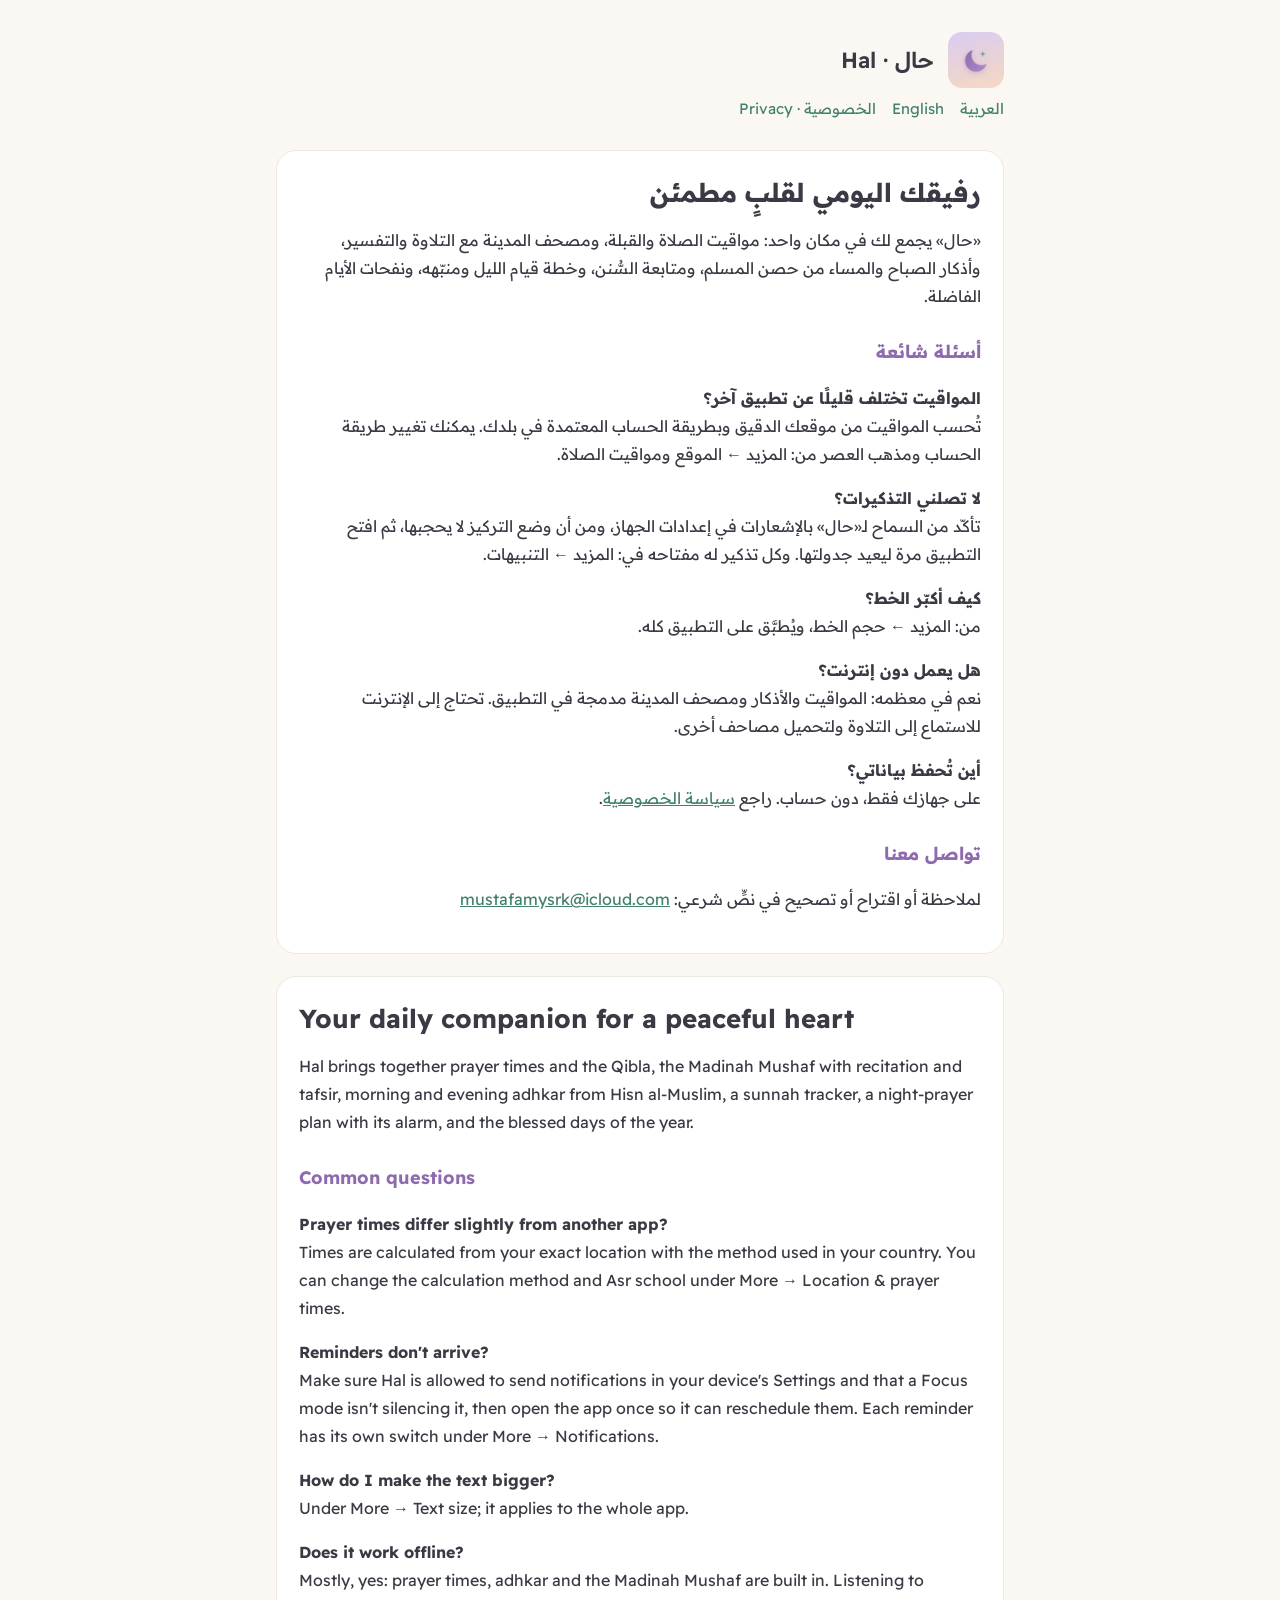
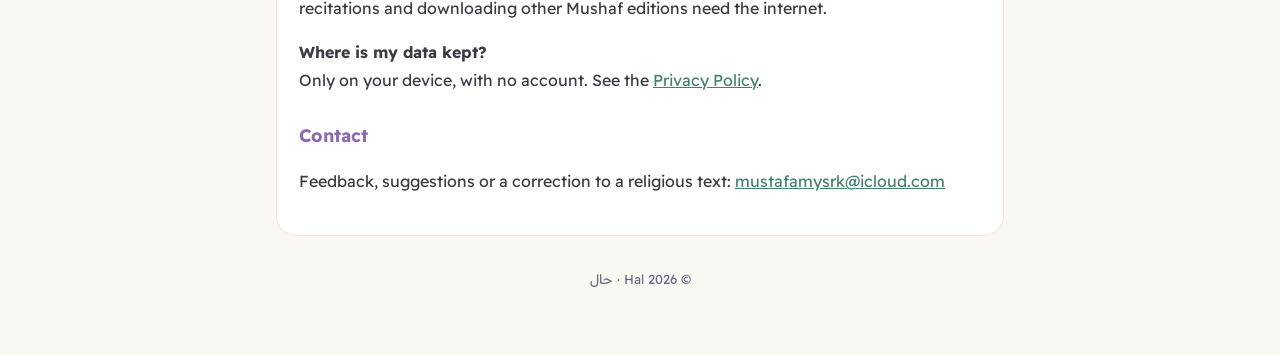
==== index.html @ 817e8bf8 "Add Hal support page and privacy policy Co-Authored-By: Claude Opus 5.5 <noreply@anthropic.com>" ====
<!doctype html>
<html lang="ar" dir="rtl">
<head>
<meta charset="utf-8">
<meta name="viewport" content="width=device-width, initial-scale=1">
<title>Hal · Support · الدعم</title>
<link rel="icon" href="icon.png">
<link rel="preconnect" href="https://fonts.googleapis.com">
<link href="https://fonts.googleapis.com/css2?family=Readex+Pro:wght@400;600&display=swap" rel="stylesheet">
<link rel="stylesheet" href="style.css">
</head>
<body>
<main>
  <header><img src="icon.png" alt=""><span class="name">حال · Hal</span></header>
  <nav class="lang"><a href="#ar">العربية</a><a href="#en">English</a><a href="privacy">الخصوصية · Privacy</a></nav>

  <section id="ar" dir="rtl" lang="ar">
    <h1>رفيقك اليومي لقلبٍ مطمئن</h1>
    <p>«حال» يجمع لك في مكان واحد: مواقيت الصلاة والقبلة، ومصحف المدينة مع التلاوة والتفسير، وأذكار الصباح والمساء من حصن المسلم، ومتابعة السُّنن، وخطة قيام الليل ومنبّهه، ونفحات الأيام الفاضلة.</p>

    <h2>أسئلة شائعة</h2>
    <p><strong>المواقيت تختلف قليلًا عن تطبيق آخر؟</strong><br>
    تُحسب المواقيت من موقعك الدقيق وبطريقة الحساب المعتمدة في بلدك. يمكنك تغيير طريقة الحساب ومذهب العصر من: المزيد ← الموقع ومواقيت الصلاة.</p>
    <p><strong>لا تصلني التذكيرات؟</strong><br>
    تأكّد من السماح لـ«حال» بالإشعارات في إعدادات الجهاز، ومن أن وضع التركيز لا يحجبها، ثم افتح التطبيق مرة ليعيد جدولتها. وكل تذكير له مفتاحه في: المزيد ← التنبيهات.</p>
    <p><strong>كيف أكبّر الخط؟</strong><br>
    من: المزيد ← حجم الخط، ويُطبَّق على التطبيق كله.</p>
    <p><strong>هل يعمل دون إنترنت؟</strong><br>
    نعم في معظمه: المواقيت والأذكار ومصحف المدينة مدمجة في التطبيق. تحتاج إلى الإنترنت للاستماع إلى التلاوة ولتحميل مصاحف أخرى.</p>
    <p><strong>أين تُحفظ بياناتي؟</strong><br>
    على جهازك فقط، دون حساب. راجع <a href="privacy">سياسة الخصوصية</a>.</p>

    <h2>تواصل معنا</h2>
    <p>لملاحظة أو اقتراح أو تصحيح في نصٍّ شرعي: <a href="mailto:mustafamysrk@icloud.com">mustafamysrk@icloud.com</a></p>
  </section>

  <section id="en" dir="ltr" lang="en">
    <h1>Your daily companion for a peaceful heart</h1>
    <p>Hal brings together prayer times and the Qibla, the Madinah Mushaf with recitation and tafsir, morning and evening adhkar from Hisn al-Muslim, a sunnah tracker, a night-prayer plan with its alarm, and the blessed days of the year.</p>

    <h2>Common questions</h2>
    <p><strong>Prayer times differ slightly from another app?</strong><br>
    Times are calculated from your exact location with the method used in your country. You can change the calculation method and Asr school under More → Location &amp; prayer times.</p>
    <p><strong>Reminders don't arrive?</strong><br>
    Make sure Hal is allowed to send notifications in your device's Settings and that a Focus mode isn't silencing it, then open the app once so it can reschedule them. Each reminder has its own switch under More → Notifications.</p>
    <p><strong>How do I make the text bigger?</strong><br>
    Under More → Text size; it applies to the whole app.</p>
    <p><strong>Does it work offline?</strong><br>
    Mostly, yes: prayer times, adhkar and the Madinah Mushaf are built in. Listening to recitations and downloading other Mushaf editions need the internet.</p>
    <p><strong>Where is my data kept?</strong><br>
    Only on your device, with no account. See the <a href="privacy">Privacy Policy</a>.</p>

    <h2>Contact</h2>
    <p>Feedback, suggestions or a correction to a religious text: <a href="mailto:mustafamysrk@icloud.com">mustafamysrk@icloud.com</a></p>
  </section>

  <footer>© 2026 Hal · حال</footer>
</main>
</body>
</html>
---- style.css ----
:root {
  --bg: #FBF8F4;
  --card: #FFFFFF;
  --ink: #3A3A45;
  --sub: #6E6787;
  --accent: #8E6BAE;
  --green: #43816F;
  --line: #EDE8E0;
}
@media (prefers-color-scheme: dark) {
  :root {
    --bg: #1F1C36;
    --card: #2B2747;
    --ink: #F0EDF8;
    --sub: #C9BCE6;
    --accent: #D8C9EF;
    --green: #8FC7B8;
    --line: #3A3560;
  }
}
* { box-sizing: border-box; }
html { -webkit-text-size-adjust: 100%; }
body {
  margin: 0;
  background: var(--bg);
  color: var(--ink);
  font-family: "Readex Pro", -apple-system, "Segoe UI", Tahoma, sans-serif;
  line-height: 1.75;
}
main { max-width: 760px; margin: 0 auto; padding: 32px 16px 64px; }
header { display: flex; align-items: center; gap: 14px; margin-bottom: 8px; }
header img { width: 56px; height: 56px; border-radius: 14px; }
header .name { font-size: 22px; font-weight: 600; }
nav.lang { margin: 8px 0 28px; font-size: 15px; }
nav.lang a { color: var(--green); text-decoration: none; margin-inline-end: 16px; }
section { background: var(--card); border: 1px solid var(--line); border-radius: 20px; padding: 24px 22px; margin-bottom: 22px; }
h1 { font-size: 26px; line-height: 1.35; margin: 0 0 6px; }
h2 { font-size: 18px; margin: 26px 0 6px; color: var(--accent); }
p, li { font-size: 16px; color: var(--ink); }
.muted { color: var(--sub); font-size: 14px; }
ul { padding-inline-start: 22px; }
a { color: var(--green); }
footer { text-align: center; color: var(--sub); font-size: 13px; margin-top: 32px; }
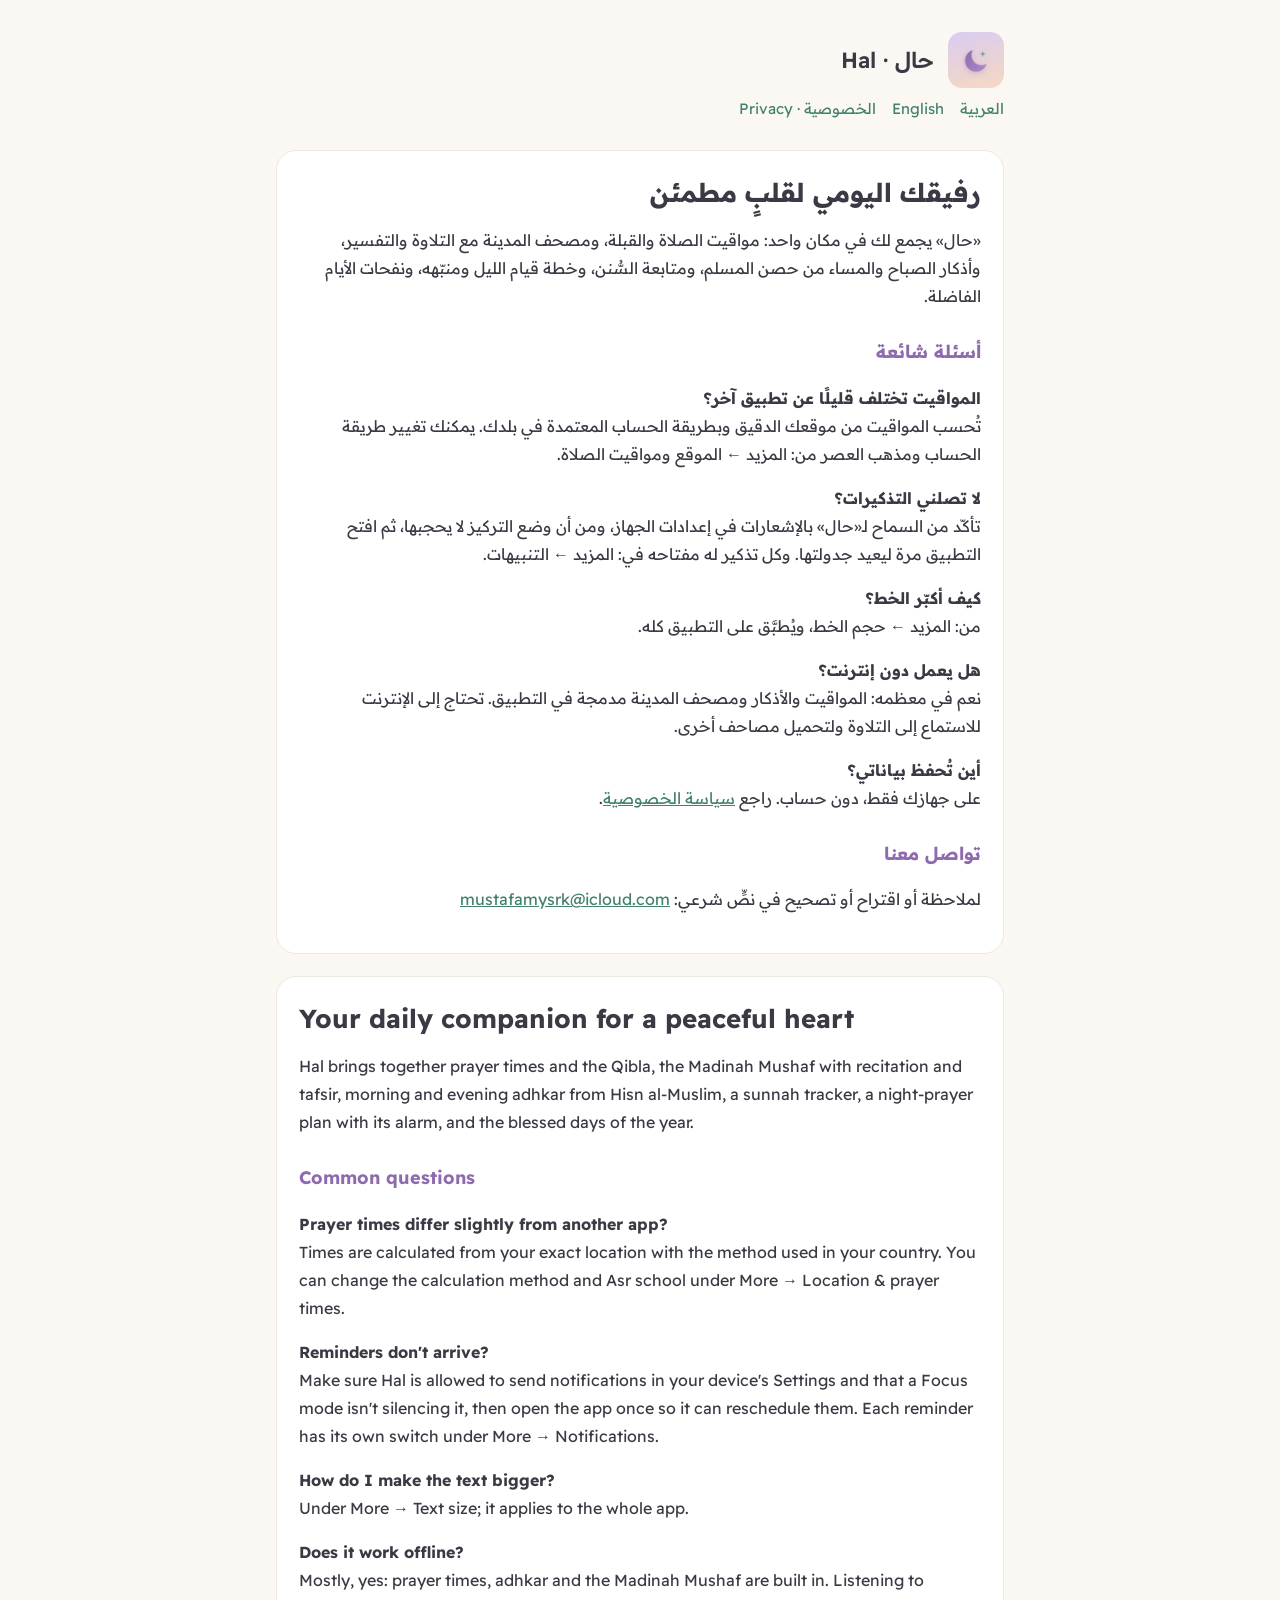
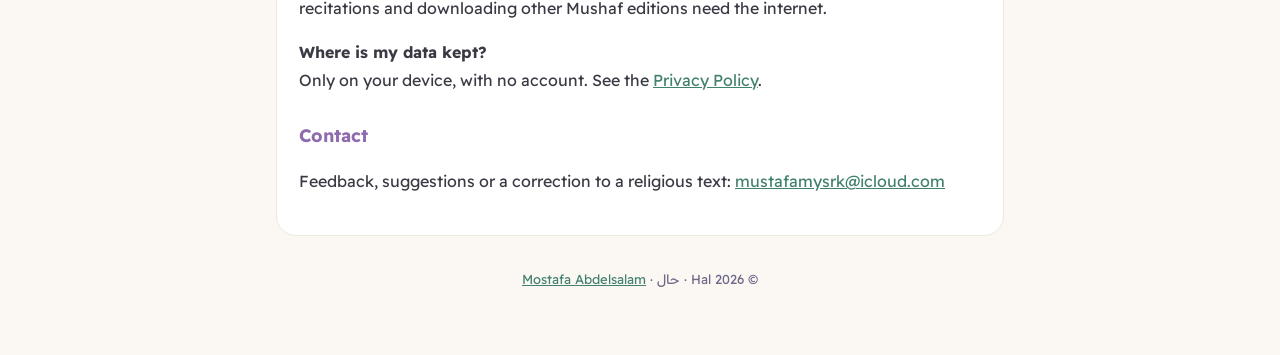
==== commit 3340457d: "Link the developer's site from the footer Co-Authored-By: Claude Opus 5.5 <noreply@anthropic.com>" ====
--- a/index.html
+++ b/index.html
@@ -54,7 +54,7 @@
     <p>Feedback, suggestions or a correction to a religious text: <a href="mailto:mustafamysrk@icloud.com">mustafamysrk@icloud.com</a></p>
   </section>
 
-  <footer>© 2026 Hal · حال</footer>
+  <footer>© 2026 Hal · حال · <a href="https://mostafaabdelsalam.dev/">Mostafa Abdelsalam</a></footer>
 </main>
 </body>
 </html>
